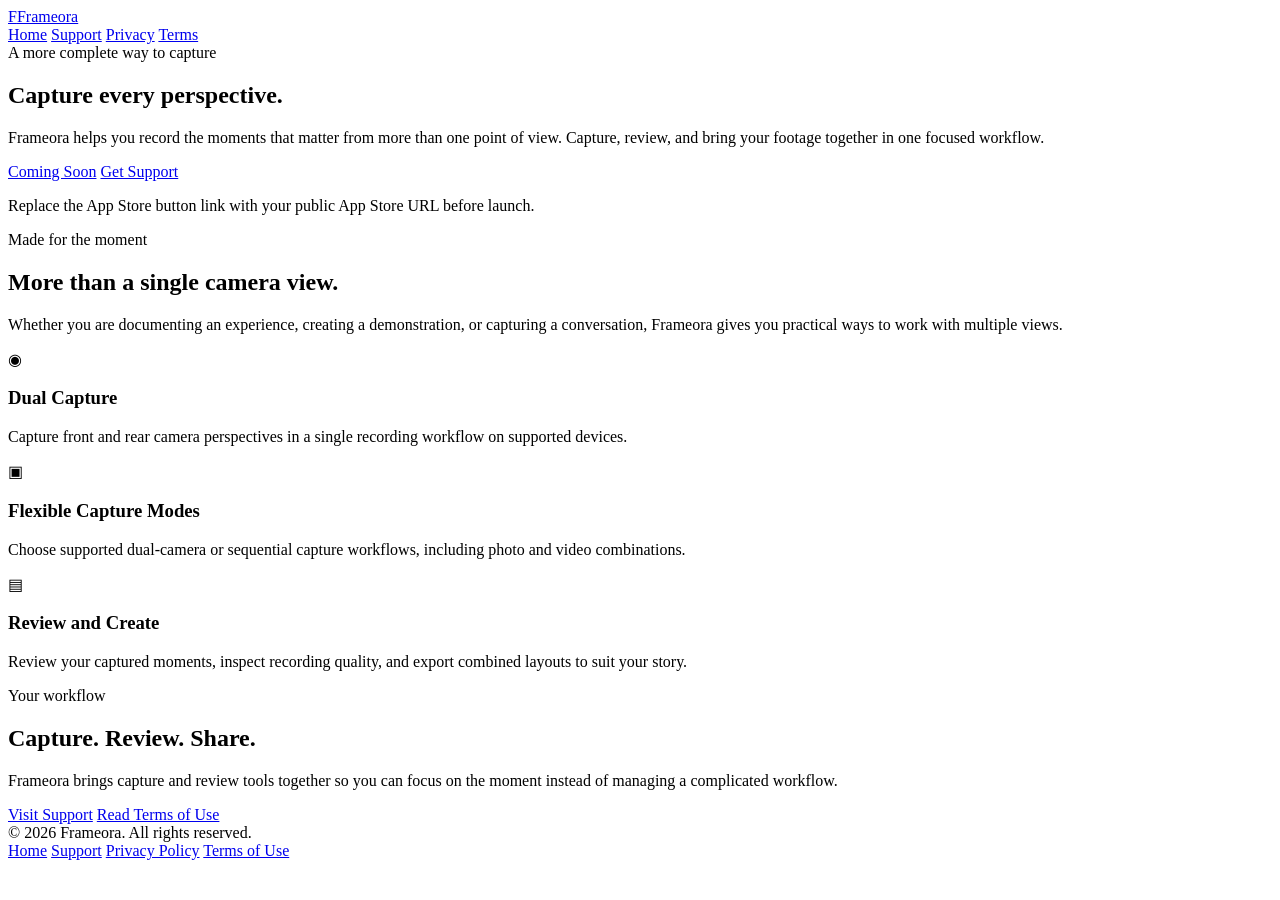
==== index.html @ a6633ad3 "Add files via upload" ====
<!doctype html>
<html lang="en">
<head>
  <meta charset="utf-8">
  <meta name="viewport" content="width=device-width, initial-scale=1">
  <meta name="description" content="Frameora helps you capture multiple perspectives, review your footage, and create videos with flexible layouts.">
  <meta name="theme-color" content="#ffffff">
  <title>Frameora — Capture Every Perspective</title>
  <link rel="stylesheet" href="assets/style.css">
</head>
<body>

<header class="site-header">
  <div class="container nav">
    <a class="brand" href="index.html" aria-label="Frameora home">
      <span class="brand-mark">F</span><span>Frameora</span>
    </a>
    <nav class="nav-links" aria-label="Main navigation">
      <a href="index.html">Home</a>
      <a href="support.html">Support</a>
      <a href="privacy.html">Privacy</a>
      <a href="terms.html">Terms</a>
    </nav>
  </div>
</header>


<main>
  <section class="hero">
    <div class="container">
      <div class="eyebrow">A more complete way to capture</div>
      <h1>Capture every perspective.</h1>
      <p>Frameora helps you record the moments that matter from more than one point of view. Capture, review, and bring your footage together in one focused workflow.</p>
      <div class="actions">
        <!-- Replace # with your App Store product URL when the app is published. -->
        <a class="button" href="#" aria-label="Download Frameora on the App Store">Coming Soon</a>
        <a class="button secondary" href="support.html">Get Support</a>
      </div>
      <p class="small">Replace the App Store button link with your public App Store URL before launch.</p>
    </div>
  </section>

  <section class="section">
    <div class="container">
      <div class="eyebrow">Made for the moment</div>
      <h2>More than a single camera view.</h2>
      <p class="lead">Whether you are documenting an experience, creating a demonstration, or capturing a conversation, Frameora gives you practical ways to work with multiple views.</p>
      <div class="feature-grid">
        <article class="feature">
          <div class="feature-icon" aria-hidden="true">◉</div>
          <h3>Dual Capture</h3>
          <p>Capture front and rear camera perspectives in a single recording workflow on supported devices.</p>
        </article>
        <article class="feature">
          <div class="feature-icon" aria-hidden="true">▣</div>
          <h3>Flexible Capture Modes</h3>
          <p>Choose supported dual-camera or sequential capture workflows, including photo and video combinations.</p>
        </article>
        <article class="feature">
          <div class="feature-icon" aria-hidden="true">▤</div>
          <h3>Review and Create</h3>
          <p>Review your captured moments, inspect recording quality, and export combined layouts to suit your story.</p>
        </article>
      </div>
    </div>
  </section>

  <section class="section soft">
    <div class="container">
      <div class="eyebrow">Your workflow</div>
      <h2>Capture. Review. Share.</h2>
      <p class="lead">Frameora brings capture and review tools together so you can focus on the moment instead of managing a complicated workflow.</p>
      <div class="actions">
        <a class="button" href="support.html">Visit Support</a>
        <a class="button secondary" href="terms.html">Read Terms of Use</a>
      </div>
    </div>
  </section>
</main>


<footer class="site-footer">
  <div class="container footer-inner">
    <div class="footer-copy">© <span id="year">2026</span> Frameora. All rights reserved.</div>
    <nav class="footer-links" aria-label="Footer navigation">
      <a href="index.html">Home</a>
      <a href="support.html">Support</a>
      <a href="privacy.html">Privacy Policy</a>
      <a href="terms.html">Terms of Use</a>
    </nav>
  </div>
</footer>
<script>
  document.getElementById("year").textContent = new Date().getFullYear();
</script>

</body>
</html>
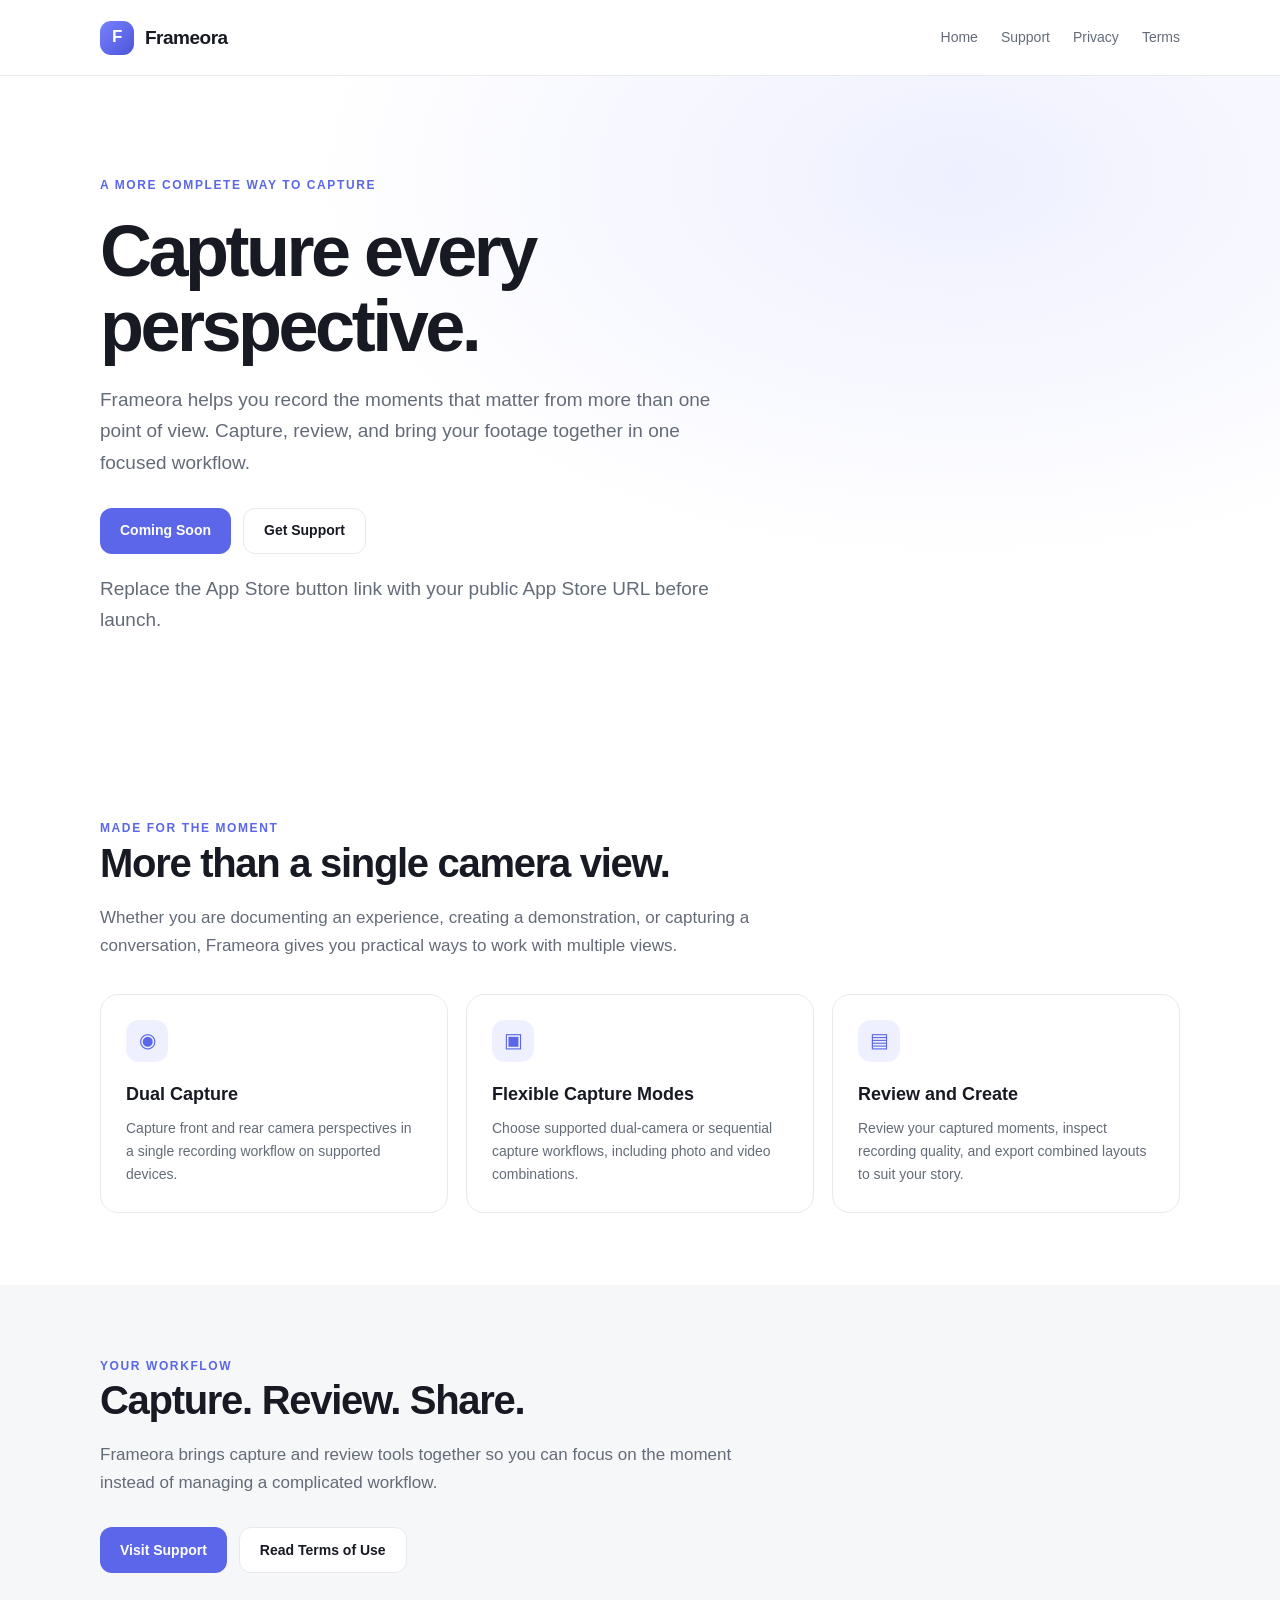
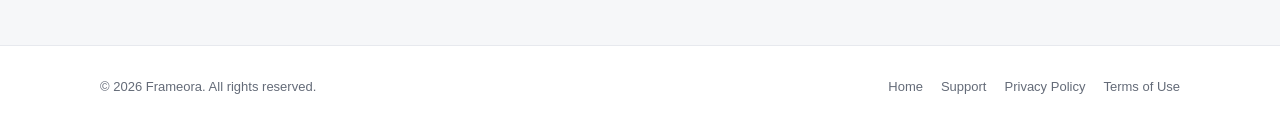
==== commit 3295a146: "Update index.html" ====
--- a/index.html
+++ b/index.html
@@ -6,7 +6,7 @@
   <meta name="description" content="Frameora helps you capture multiple perspectives, review your footage, and create videos with flexible layouts.">
   <meta name="theme-color" content="#ffffff">
   <title>Frameora — Capture Every Perspective</title>
-  <link rel="stylesheet" href="assets/style.css">
+  <link rel="stylesheet" href="style.css">
 </head>
 <body>
 
--- a/style.css
+++ b/style.css
@@ -0,0 +1,93 @@
+:root {
+  color-scheme: light;
+  --ink: #171923;
+  --muted: #646b78;
+  --line: #e7e9ee;
+  --surface: #f6f7f9;
+  --accent: #5b67e8;
+  --accent-dark: #4652cf;
+  --max: 1080px;
+}
+* { box-sizing: border-box; }
+html { scroll-behavior: smooth; }
+body {
+  margin: 0;
+  color: var(--ink);
+  background: #fff;
+  font-family: -apple-system, BlinkMacSystemFont, "Segoe UI", sans-serif;
+  line-height: 1.65;
+  -webkit-font-smoothing: antialiased;
+}
+a { color: inherit; }
+.container { width: min(var(--max), calc(100% - 40px)); margin: 0 auto; }
+.site-header {
+  height: 76px; display: flex; align-items: center;
+  border-bottom: 1px solid var(--line); background: rgba(255,255,255,.94);
+}
+.nav { display:flex; align-items:center; justify-content:space-between; gap:24px; }
+.brand { display:flex; align-items:center; gap:11px; text-decoration:none; font-weight:750; font-size:19px; letter-spacing:-.5px; }
+.brand-mark {
+  width:34px; height:34px; display:grid; place-items:center; border-radius:11px;
+  color:#fff; font-weight:800; font-size:17px;
+  background:linear-gradient(135deg,#7782ff,#4c55d8);
+}
+.nav-links { display:flex; gap:23px; align-items:center; flex-wrap:wrap; }
+.nav-links a { color:var(--muted); font-size:14px; text-decoration:none; }
+.nav-links a:hover, .footer-links a:hover { color:var(--accent); }
+.hero { padding:100px 0 92px; background:radial-gradient(ellipse at 75% 15%, #eef0ff 0, #fff 48%); }
+.eyebrow { color:var(--accent); font-size:12px; font-weight:750; letter-spacing:1.6px; text-transform:uppercase; }
+.hero h1 { max-width:760px; margin:18px 0; font-size:clamp(42px,7vw,72px); line-height:1.05; letter-spacing:-3.5px; }
+.hero p { max-width:650px; color:var(--muted); font-size:19px; }
+.actions { display:flex; gap:12px; flex-wrap:wrap; margin-top:30px; }
+.button {
+  display:inline-flex; align-items:center; justify-content:center; min-height:46px;
+  padding:0 20px; border-radius:12px; background:var(--accent); color:#fff;
+  text-decoration:none; font-weight:650; font-size:14px;
+}
+.button:hover { background:var(--accent-dark); }
+.button.secondary { color:var(--ink); background:#fff; border:1px solid var(--line); }
+.section { padding:72px 0; }
+.section.soft { background:var(--surface); }
+.section h2 { margin:0 0 12px; font-size:clamp(28px,4vw,40px); letter-spacing:-1.3px; line-height:1.2; }
+.lead { max-width:690px; color:var(--muted); font-size:17px; }
+.feature-grid { display:grid; grid-template-columns:repeat(3,1fr); gap:18px; margin-top:34px; }
+.feature {
+  padding:25px; border:1px solid var(--line); border-radius:18px; background:#fff;
+}
+.feature-icon {
+  width:42px; height:42px; display:grid; place-items:center; border-radius:13px;
+  background:#eef0ff; color:var(--accent); font-size:20px; margin-bottom:18px;
+}
+.feature h3 { margin:0 0 8px; font-size:18px; }
+.feature p { margin:0; color:var(--muted); font-size:14px; }
+.page-hero { padding:66px 0 38px; background:var(--surface); }
+.page-hero h1 { margin:8px 0 10px; font-size:clamp(36px,5vw,52px); letter-spacing:-2px; line-height:1.12; }
+.page-hero p { max-width:700px; margin:0; color:var(--muted); }
+.content { max-width:800px; padding:48px 0 84px; }
+.content h2 { margin:34px 0 9px; font-size:22px; letter-spacing:-.4px; }
+.content h2:first-child { margin-top:0; }
+.content p, .content li { color:#454b57; }
+.content ul { padding-left:22px; }
+.notice {
+  padding:18px 20px; border:1px solid #dfe2ff; border-radius:14px;
+  background:#f7f7ff; color:#41498c; margin:24px 0;
+}
+.placeholder {
+  padding:24px; border:1px dashed #b9bfd0; border-radius:16px;
+  background:#fafbfc; color:var(--muted);
+}
+.site-footer { border-top:1px solid var(--line); padding:30px 0; }
+.footer-inner { display:flex; align-items:center; justify-content:space-between; gap:20px; flex-wrap:wrap; }
+.footer-copy { color:var(--muted); font-size:13px; }
+.footer-links { display:flex; gap:18px; flex-wrap:wrap; }
+.footer-links a { color:var(--muted); font-size:13px; text-decoration:none; }
+.small { font-size:13px; color:var(--muted); }
+@media (max-width:760px) {
+  .site-header { height:auto; min-height:70px; padding:14px 0; }
+  .nav { align-items:flex-start; flex-direction:column; gap:12px; }
+  .nav-links { gap:14px; }
+  .hero { padding:70px 0 66px; }
+  .hero h1 { letter-spacing:-2px; }
+  .feature-grid { grid-template-columns:1fr; }
+  .section { padding:55px 0; }
+}
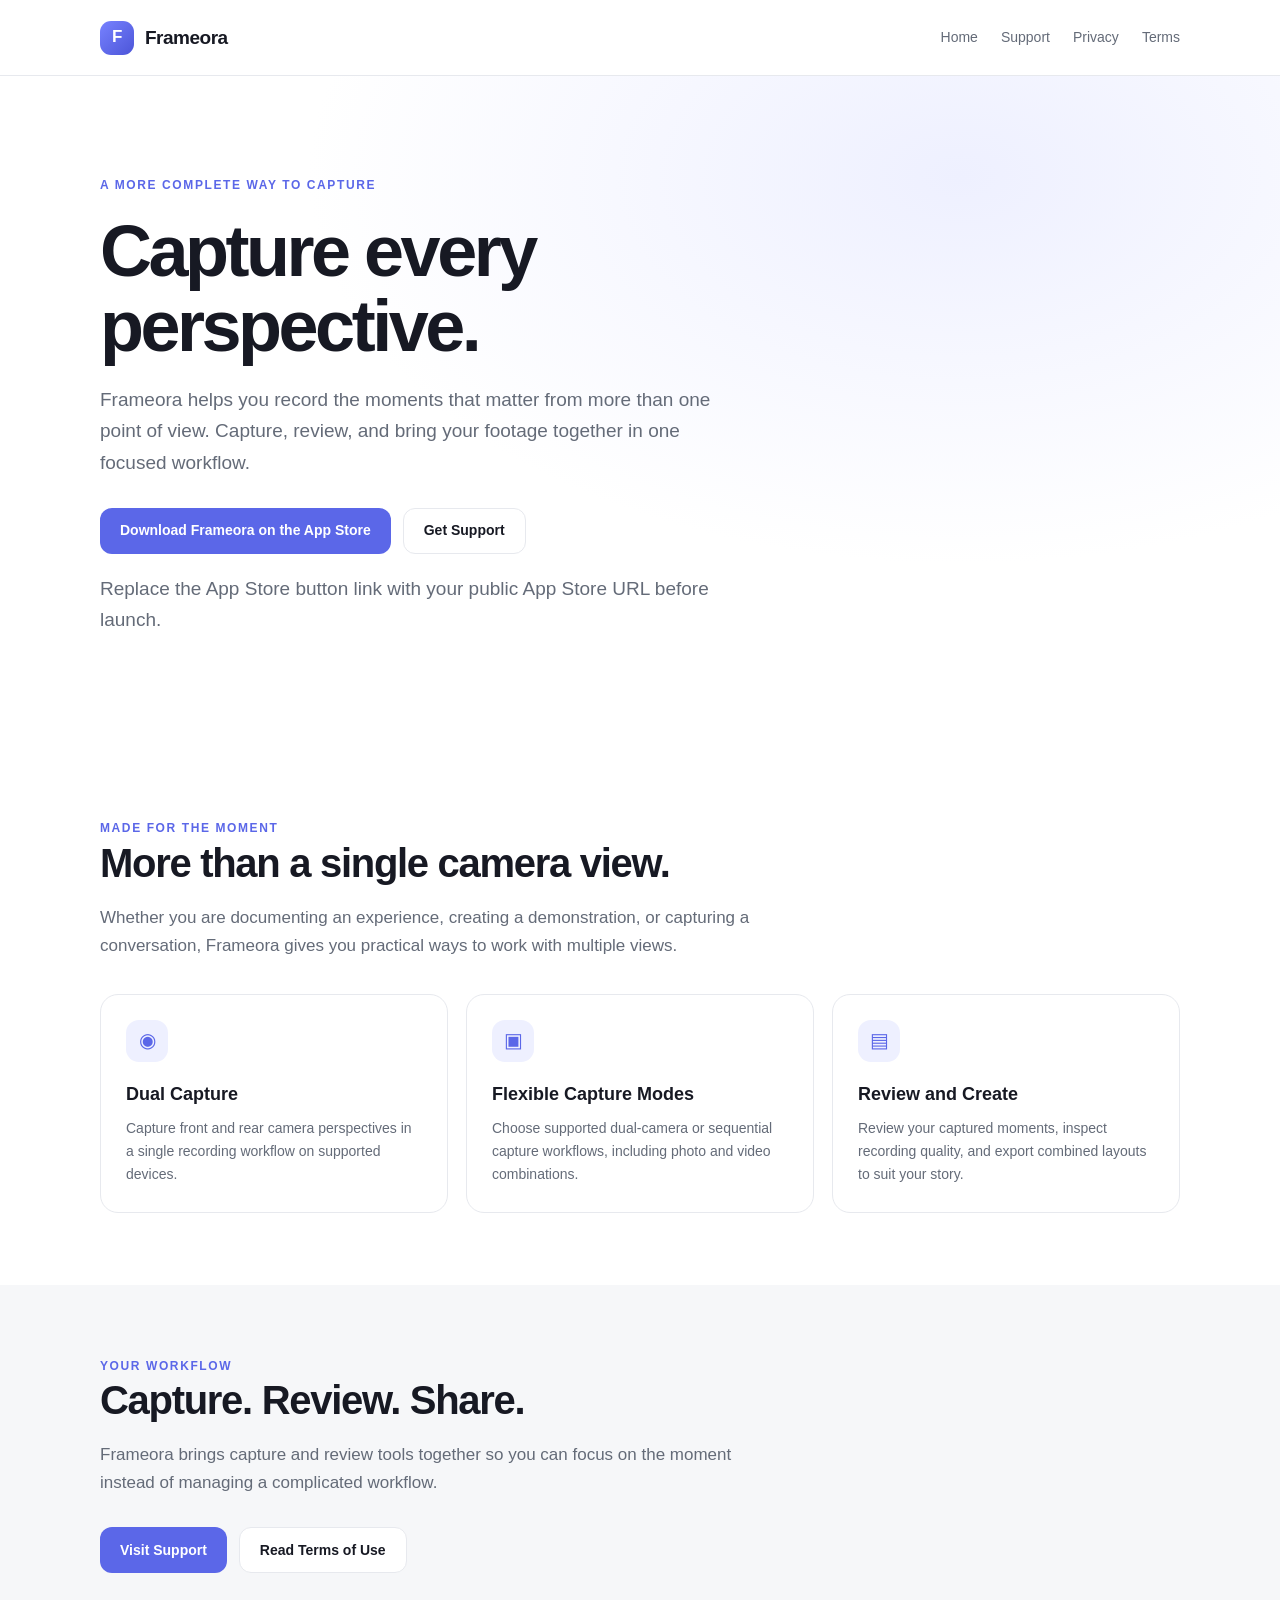
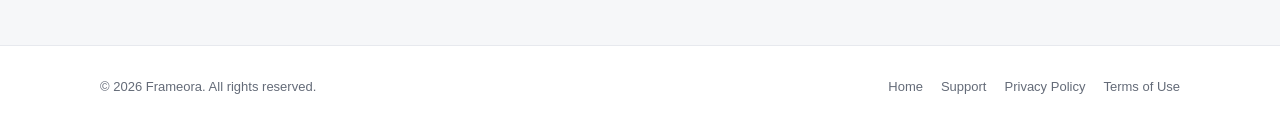
==== commit 9fbc4fb1: "Update index.html" ====
--- a/index.html
+++ b/index.html
@@ -33,7 +33,7 @@
       <p>Frameora helps you record the moments that matter from more than one point of view. Capture, review, and bring your footage together in one focused workflow.</p>
       <div class="actions">
         <!-- Replace # with your App Store product URL when the app is published. -->
-        <a class="button" href="#" aria-label="Download Frameora on the App Store">Coming Soon</a>
+        <a class="button" href="https://apps.apple.com/app/id6838147154" aria-label="Download Frameora on the App Store">Download Frameora on the App Store</a>
         <a class="button secondary" href="support.html">Get Support</a>
       </div>
       <p class="small">Replace the App Store button link with your public App Store URL before launch.</p>
